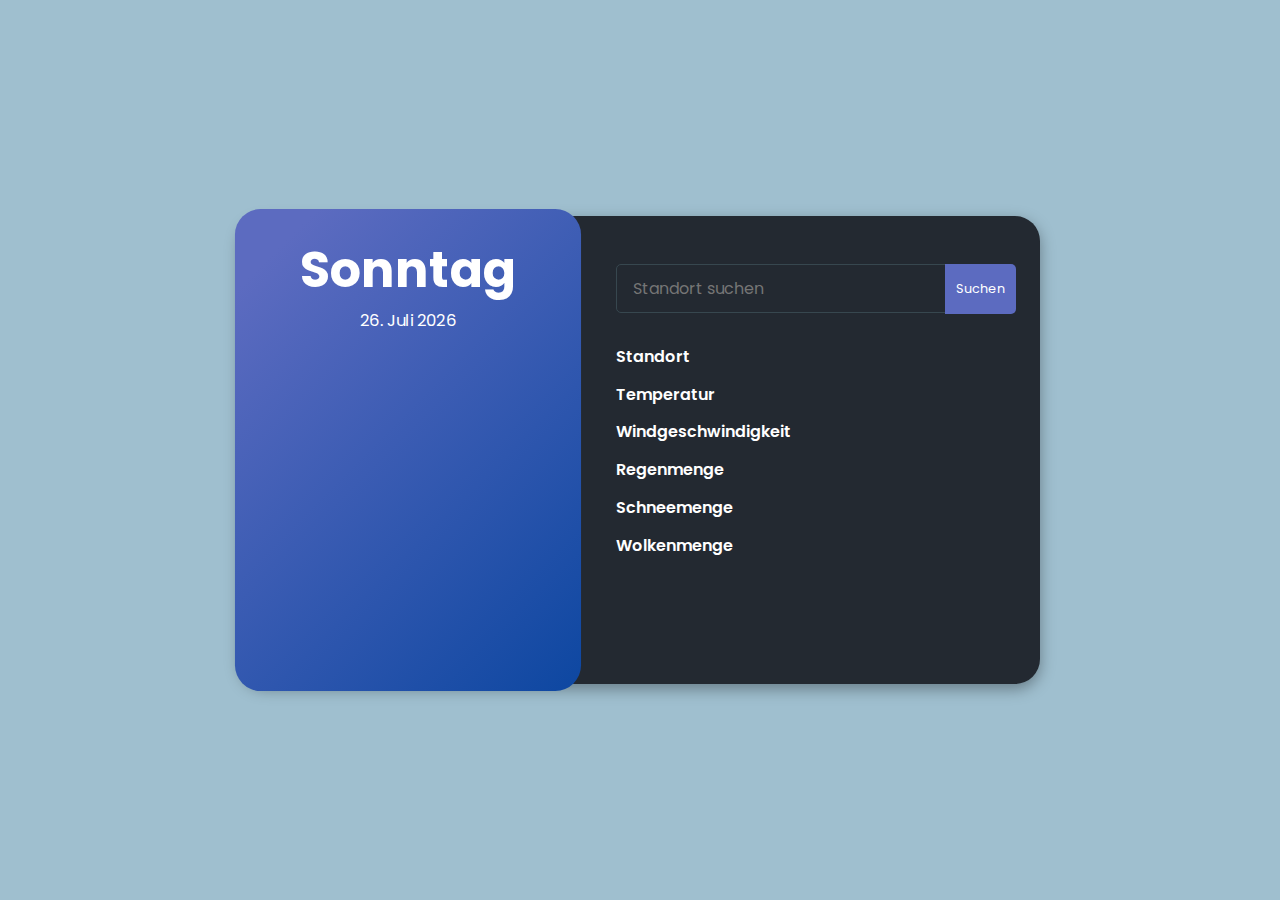
==== index.html @ 71eb2132 "fehler" ====
<!DOCTYPE html>
<html lang="de">
<head>
    <meta charset="UTF-8"/>
    <meta name="viewport" content="width=device-width, initial-scale=1.0" />
    <link rel="stylesheet" href="styles.css" />
    <script defer src="script.js"></script>
    <title>Meteo App</title>
</head>
<body>
    <div class="container">
        <div class="wrapper">
            <div class="img_section">
                <div class="default_info">
                    <h2 class="default_day"></h2>
                    <span class="default_date"></span>
                    <div class="icons">
                        <img src="">
                        <h2 class="weather_temp"></h2>
                        <h3 class="cloudtxt"></h3>
                    </div>
                </div>
            </div>
            <div class="content_section">
                <form>
                    <input type="text" placeholder="Standort suchen" class="input_field" />
                    <button type="submit" class="btn_search">Suchen</button>
                </form>
                <div class="day_info">
                    <div class="content">
                        <p class="title">Standort</p>
                        <span class="location-value"></span>
                    </div>
                    <div class="content">
                        <p class="title">Temperatur</p>
                        <span class="temperature-value"></span>
                    </div>
                    <div class="content">
                        <p class="title">Windgeschwindigkeit</p>
                        <span class="wind-speed-value"></span>
                    </div>
                    <div class="content">
                        <p class="title">Regenmenge</p>
                        <span class="rain-value"></span>
                    </div>
                    <div class="content">
                        <p class="title">Schneemenge</p>
                        <span class="snowfall-value"></span>
                    </div>
                    <div class="content">
                        <p class="title">Wolkenmenge</p>
                        <span class="cloud-cover-value"></span>
                    </div>
                </div>
                <div class="list_content">
                    <ul>
                        <!-- Wettervorhersage für die nächsten 7 Tage wird hier eingefügt -->
                    </ul>
                </div>
            </div>
        </div>
    </div>
</body>
</html>
---- styles.css ----
@import url("https://fonts.googleapis.com/css2?family=Poppins:wght@400;500;600&family=Ruda:wght@400;600;700&display=swap");

* {
  box-sizing: border-box;
  margin: 0;
  padding: 0;
}

body {
  background-color: #9fbfcf;
  height: 100vh;
  display: flex;
  align-items: center;
  justify-content: center;
  font-family: "poppins";
}

.container {
  max-width: 800px;
  width: 100%;
  background-color: #232931;
  color: #fff;
  border-radius: 25px;
  box-shadow: 0 5px 15px rgba(0, 0, 0, 0.35);
  transition: all 0.5s ease-in-out;
}

.wrapper {
  display: grid;
  grid-template-columns: 3fr 4fr;
  grid-gap: 1rem;
}

.img_section {
  border-radius: 25px;
  background-image: url("../img/bg.jpg");
  background-position: center;
  background-repeat: no-repeat;
  background-size: cover;
  position: relative;
  transform: scale(1.03) perspective(200px);
}

.img_section::before {
  content: "";
  width: 100%;
  height: 100%;
  position: absolute;
  background: linear-gradient(135deg, #5c6bc0 10%, #0d47a1 100%);
  opacity: 1;
  border-radius: 25px;
  z-index: -1;
}

.default_info {
  padding: 1.5rem;
  text-align: center;
}

.default_info img {
  width: 80%;
  object-fit: cover;
  margin: 0 auto;
  transition: all 0.3s ease-in;
}

.default_info h2 {
  font-size: 3rem;
}

.default_info h3 {
  font-size: 1.5rem;
  text-transform: capitalize;
}

.weather_temp {
  font-size: 4rem;
  font-weight: 800;
}

.icons {
  opacity: 0.6;
}

.icons.fadeIn {
  animation: 0.5s fadeIn forwards;
  animation-delay: 0.7s;
}

@keyframes fadeIn {
  to {
    transition: all 0.5s ease-in;
    opacity: 1;
  }
}

/* right side content */
.content_section {
  padding: 1.5rem;
}

.content_section.fadeIn {
  animation: 0.5s fadeIn forwards;
  animation-delay: 0.7s;
}

.content_section form {
  position: relative;
  margin: 1.5rem 0;
}

.content_section form input {
  width: 84%;
  outline: none;
  background: transparent;
  border: 1px solid #37474f;
  border-radius: 5px;
  padding: 0.7rem 1rem;
  font-family: inherit;
  color: #fff;
  font-size: 1rem;
}

.content_section form button {
  position: absolute;
  right: 0;
  top: 0;
  border-top-right-radius: 5px;
  border-bottom-right-radius: 5px;
  padding: 1rem 0.7rem;
  font-family: inherit;
  font-size: 0.8rem;
  outline: none;
  border: none;
  background-color: #5c6bc0;
  color: #fff;
  cursor: pointer;
}

.day_info .content {
  display: flex;
  justify-content: space-between;
  padding: 0.4rem 0;
}

.day_info .content .title {
  font-weight: 600;
}

.list_content ul {
  display: flex;
  justify-content: space-between;
  align-items: center;
  list-style-type: none;
  margin: 3rem 0rem;
  box-shadow: 0 5px 15px rgba(0, 0, 0, 0.35);
  border-radius: 1rem;
  opacity: 0;
}

.list_content ul.fadeIn {
  opacity: 1;
}

.list_content ul li {
  padding: 0.5rem;
  display: flex;
  flex-direction: column;
  align-items: center;
  border-radius: 1rem;
  transition: all 0.3s ease-in;
}

.list_content ul li:hover,
.active {
  transform: scale(1.1);
  background-color: #fff;
  color: #222831;
  box-shadow: 0 5px 15px rgba(0, 0, 0, 0.35);
  cursor: pointer;
}

.list_content ul li img {
  width: 50%;
  object-fit: cover;
  display: block;
}

@media (max-width: 768px) {
  .wrapper {
    grid-template-columns: 1fr;
  }
}
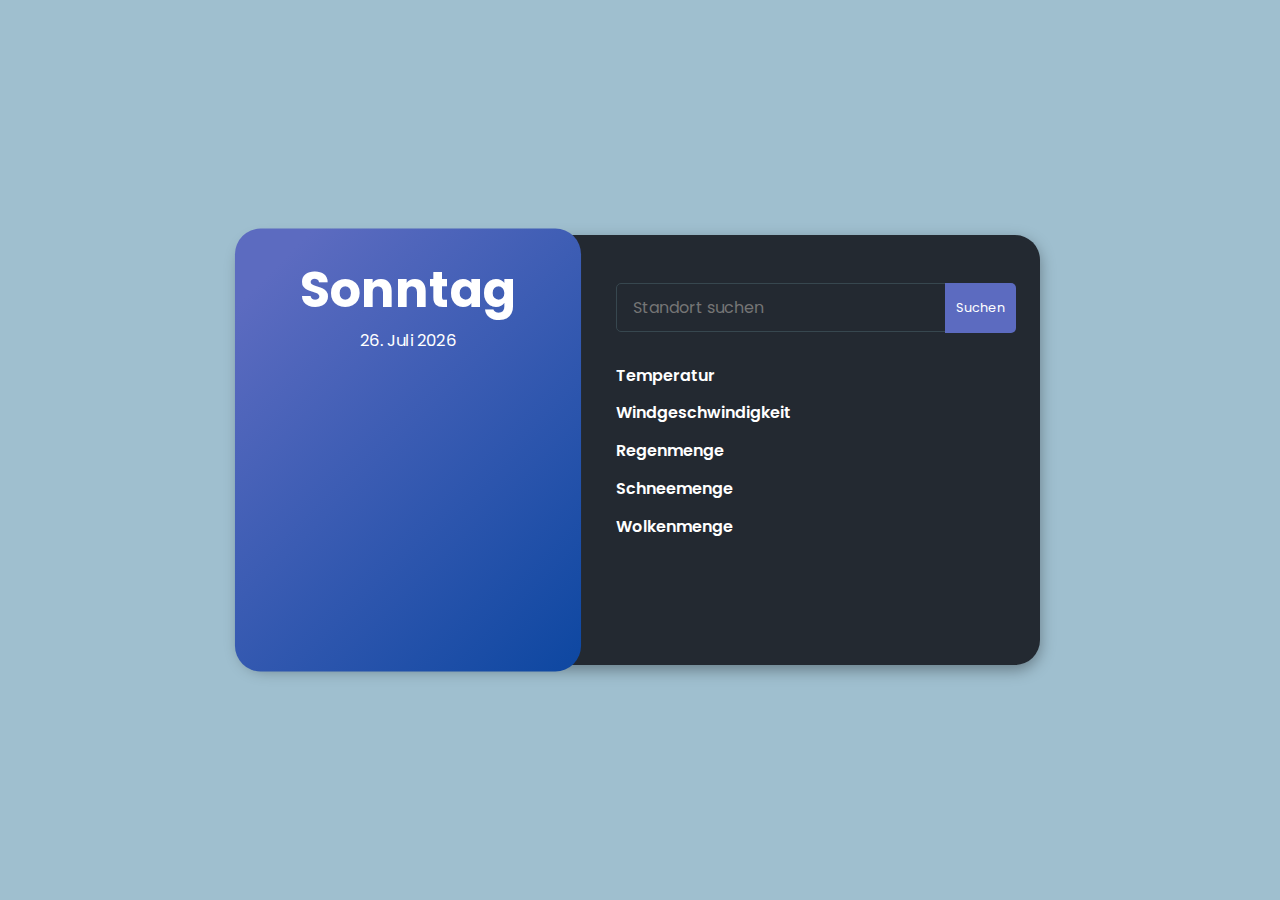
==== commit 770e1865: "Standort links nochmals angepasst und rechts rausgelöscht" ====
--- a/index.html
+++ b/index.html
@@ -19,6 +19,7 @@
                         <h2 class="weather_temp"></h2>
                         <h3 class="cloudtxt"></h3>
                     </div>
+                    <h2 class="location-name"></h2> <!-- Standort hinzugefügt -->
                 </div>
             </div>
             <div class="content_section">
@@ -27,10 +28,6 @@
                     <button type="submit" class="btn_search">Suchen</button>
                 </form>
                 <div class="day_info">
-                    <div class="content">
-                        <p class="title">Standort</p>
-                        <span class="location-value"></span>
-                    </div>
                     <div class="content">
                         <p class="title">Temperatur</p>
                         <span class="temperature-value"></span>
@@ -54,11 +51,11 @@
                 </div>
                 <div class="list_content">
                     <ul>
-                        <!-- Wettervorhersage für die nächsten 7 Tage wird hier eingefügt -->
+                        <!-- Wettervorhersage für die nächsten 4 Tage wird hier eingefügt -->
                     </ul>
                 </div>
             </div>
         </div>
     </div>
 </body>
-</html>+</html>
--- a/styles.css
+++ b/styles.css
@@ -57,11 +57,17 @@
   text-align: center;
 }
 
+.location-name {
+  font-size: 1.2rem; /* Kleinere Schriftgröße für den Standort */
+  margin-top: 1rem;
+}
+
 .default_info img {
   width: 80%;
   object-fit: cover;
   margin: 0 auto;
   transition: all 0.3s ease-in;
+  filter: saturate(2); /* Adjust the value to increase saturation */
 }
 
 .default_info h2 {
@@ -149,13 +155,14 @@
 
 .list_content ul {
   display: flex;
-  justify-content: space-between;
+  justify-content: space-around;
   align-items: center;
   list-style-type: none;
   margin: 3rem 0rem;
+  padding: 0;
   box-shadow: 0 5px 15px rgba(0, 0, 0, 0.35);
   border-radius: 1rem;
-  opacity: 0;
+  background-color: #2e3b4e;
 }
 
 .list_content ul.fadeIn {
@@ -163,25 +170,23 @@
 }
 
 .list_content ul li {
-  padding: 0.5rem;
+  padding: 1rem;
   display: flex;
   flex-direction: column;
   align-items: center;
   border-radius: 1rem;
   transition: all 0.3s ease-in;
+  background-color: #2e3b4e;
 }
 
-.list_content ul li:hover,
-.active {
-  transform: scale(1.1);
-  background-color: #fff;
-  color: #222831;
-  box-shadow: 0 5px 15px rgba(0, 0, 0, 0.35);
-  cursor: pointer;
+.list_content ul li.active {
+  background-color: #ffffff;
+  color: #232931;
 }
 
 .list_content ul li img {
-  width: 50%;
+  width: 50px;
+  height: 50px;
   object-fit: cover;
   display: block;
 }
@@ -190,4 +195,4 @@
   .wrapper {
     grid-template-columns: 1fr;
   }
-}+}
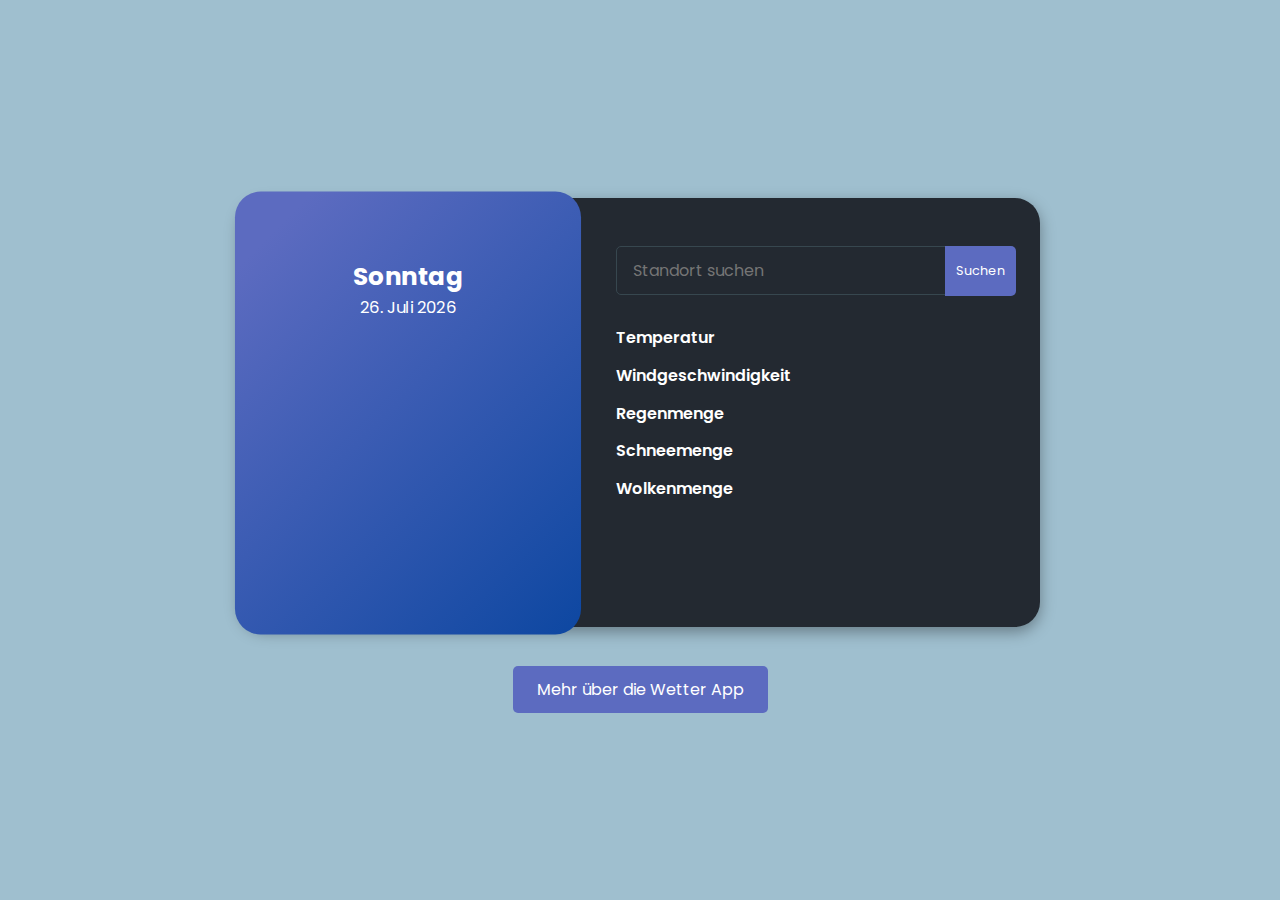
==== commit d6955d7b: "Über uns seite ertstellt und kleine anpassungen beim titel" ====
--- a/index.html
+++ b/index.html
@@ -12,39 +12,51 @@
         <div class="wrapper">
             <div class="img_section">
                 <div class="default_info">
-                    <h2 class="default_day"></h2>
-                    <span class="default_date"></span>
+                    <!-- Anzeige des Standorts -->
+                    <h2 class="location-name"></h2>
                     <div class="icons">
+                        <!-- Wetterbild -->
                         <img src="">
+                        <!-- Anzeige der aktuellen Temperatur -->
                         <h2 class="weather_temp"></h2>
+                        <!-- Beschreibung des Wetters -->
                         <h3 class="cloudtxt"></h3>
                     </div>
-                    <h2 class="location-name"></h2> <!-- Standort hinzugefügt -->
+                    <!-- Anzeige des aktuellen Wochentags -->
+                    <h3 class="default_day"></h3>
+                    <!-- Anzeige des aktuellen Datums -->
+                    <span class="default_date"></span>
                 </div>
             </div>
             <div class="content_section">
+                <!-- Suchformular für den Standort -->
                 <form>
                     <input type="text" placeholder="Standort suchen" class="input_field" />
                     <button type="submit" class="btn_search">Suchen</button>
                 </form>
                 <div class="day_info">
                     <div class="content">
+                        <!-- Anzeige der Temperatur -->
                         <p class="title">Temperatur</p>
                         <span class="temperature-value"></span>
                     </div>
                     <div class="content">
+                        <!-- Anzeige der Windgeschwindigkeit -->
                         <p class="title">Windgeschwindigkeit</p>
                         <span class="wind-speed-value"></span>
                     </div>
                     <div class="content">
+                        <!-- Anzeige der Regenmenge -->
                         <p class="title">Regenmenge</p>
                         <span class="rain-value"></span>
                     </div>
                     <div class="content">
+                        <!-- Anzeige der Schneemenge -->
                         <p class="title">Schneemenge</p>
                         <span class="snowfall-value"></span>
                     </div>
                     <div class="content">
+                        <!-- Anzeige der Wolkenmenge -->
                         <p class="title">Wolkenmenge</p>
                         <span class="cloud-cover-value"></span>
                     </div>
@@ -57,5 +69,9 @@
             </div>
         </div>
     </div>
+    <!-- Button für mehr Informationen über die Wetter-App -->
+    <div class="more-info">
+        <a href="subpage.html" class="btn_more_info">Mehr über die Wetter App</a>
+    </div>
 </body>
 </html>
--- a/styles.css
+++ b/styles.css
@@ -6,15 +6,18 @@
   padding: 0;
 }
 
+/* Grundstil für den Body */
 body {
   background-color: #9fbfcf;
   height: 100vh;
   display: flex;
+  flex-direction: column;
   align-items: center;
   justify-content: center;
-  font-family: "poppins";
-}
-
+  font-family: "Poppins", sans-serif;
+}
+
+/* Stil für den Container */
 .container {
   max-width: 800px;
   width: 100%;
@@ -25,12 +28,14 @@
   transition: all 0.5s ease-in-out;
 }
 
+/* Stil für das Wrapper-Element */
 .wrapper {
   display: grid;
   grid-template-columns: 3fr 4fr;
-  grid-gap: 1rem;
-}
-
+  grid-gap: 16px; /* 1rem in px */
+}
+
+/* Stil für den Bildbereich */
 .img_section {
   border-radius: 25px;
   background-image: url("../img/bg.jpg");
@@ -52,14 +57,15 @@
   z-index: -1;
 }
 
+/* Stil für die Standardinformationen */
 .default_info {
-  padding: 1.5rem;
+  padding: 24px; /* 1.5rem in px */
   text-align: center;
 }
 
 .location-name {
-  font-size: 1.2rem; /* Kleinere Schriftgröße für den Standort */
-  margin-top: 1rem;
+  font-size: 16px; /* 1rem in px */
+  margin-top: 16px; /* 1rem in px */
 }
 
 .default_info img {
@@ -67,20 +73,19 @@
   object-fit: cover;
   margin: 0 auto;
   transition: all 0.3s ease-in;
-  filter: saturate(2); /* Adjust the value to increase saturation */
+  filter: saturate(2); 
 }
 
 .default_info h2 {
-  font-size: 3rem;
+  font-size: 48px; /* 3rem in px */
 }
 
 .default_info h3 {
-  font-size: 1.5rem;
-  text-transform: capitalize;
+  font-size: 24px; /* 1.5rem in px */
 }
 
 .weather_temp {
-  font-size: 4rem;
+  font-size: 64px; /* 4rem in px */
   font-weight: 800;
 }
 
@@ -100,9 +105,9 @@
   }
 }
 
-/* right side content */
+/* Stil für den rechten Inhaltsbereich */
 .content_section {
-  padding: 1.5rem;
+  padding: 24px; /* 1.5rem in px */
 }
 
 .content_section.fadeIn {
@@ -112,7 +117,7 @@
 
 .content_section form {
   position: relative;
-  margin: 1.5rem 0;
+  margin: 24px 0; /* 1.5rem in px */
 }
 
 .content_section form input {
@@ -121,10 +126,10 @@
   background: transparent;
   border: 1px solid #37474f;
   border-radius: 5px;
-  padding: 0.7rem 1rem;
+  padding: 11px 16px; /* 0.7rem 1rem in px */
   font-family: inherit;
   color: #fff;
-  font-size: 1rem;
+  font-size: 16px; /* 1rem in px */
 }
 
 .content_section form button {
@@ -133,9 +138,9 @@
   top: 0;
   border-top-right-radius: 5px;
   border-bottom-right-radius: 5px;
-  padding: 1rem 0.7rem;
+  padding: 16px 11px; /* 1rem 0.7rem in px */
   font-family: inherit;
-  font-size: 0.8rem;
+  font-size: 12.8px; /* 0.8rem in px */
   outline: none;
   border: none;
   background-color: #5c6bc0;
@@ -146,7 +151,7 @@
 .day_info .content {
   display: flex;
   justify-content: space-between;
-  padding: 0.4rem 0;
+  padding: 6.4px 0; /* 0.4rem in px */
 }
 
 .day_info .content .title {
@@ -158,10 +163,10 @@
   justify-content: space-around;
   align-items: center;
   list-style-type: none;
-  margin: 3rem 0rem;
+  margin: 48px 0; /* 3rem in px */
   padding: 0;
   box-shadow: 0 5px 15px rgba(0, 0, 0, 0.35);
-  border-radius: 1rem;
+  border-radius: 16px; /* 1rem in px */
   background-color: #2e3b4e;
 }
 
@@ -170,11 +175,11 @@
 }
 
 .list_content ul li {
-  padding: 1rem;
+  padding: 16px; /* 1rem in px */
   display: flex;
   flex-direction: column;
   align-items: center;
-  border-radius: 1rem;
+  border-radius: 16px; /* 1rem in px */
   transition: all 0.3s ease-in;
   background-color: #2e3b4e;
 }
@@ -191,6 +196,25 @@
   display: block;
 }
 
+/* Stil für den "Mehr über die Wetter App" Button */
+.more-info {
+  text-align: center;
+  margin-top: 50px; /* Abstand nach oben */
+}
+
+.btn_more_info {
+  text-decoration: none;
+  background-color: #5c6bc0;
+  color: #fff;
+  padding: 12px 24px;
+  border-radius: 5px;
+  transition: background-color 0.3s ease;
+}
+
+.btn_more_info:hover {
+  background-color: #3949ab;
+}
+
 @media (max-width: 768px) {
   .wrapper {
     grid-template-columns: 1fr;
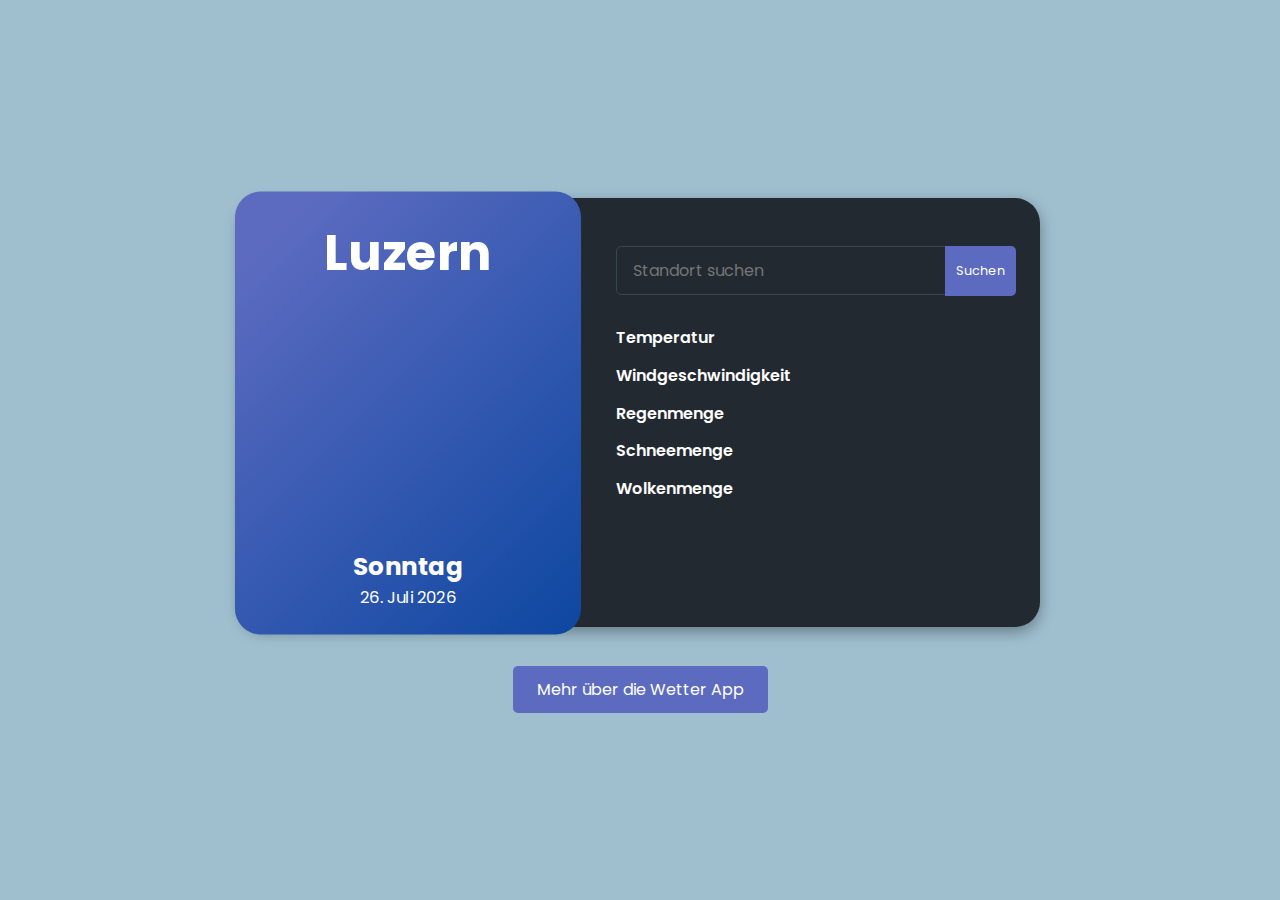
==== commit 1a05fbe6: "Fotos vom Team hinzugefügt und neue Wetter Bilder" ====
--- a/index.html
+++ b/index.html
@@ -12,51 +12,39 @@
         <div class="wrapper">
             <div class="img_section">
                 <div class="default_info">
-                    <!-- Anzeige des Standorts -->
-                    <h2 class="location-name"></h2>
+                    <h2 class="location-name">Luzern</h2>
                     <div class="icons">
-                        <!-- Wetterbild -->
                         <img src="">
-                        <!-- Anzeige der aktuellen Temperatur -->
-                        <h2 class="weather_temp"></h2>
-                        <!-- Beschreibung des Wetters -->
-                        <h3 class="cloudtxt"></h3>
                     </div>
-                    <!-- Anzeige des aktuellen Wochentags -->
-                    <h3 class="default_day"></h3>
-                    <!-- Anzeige des aktuellen Datums -->
-                    <span class="default_date"></span>
+                    <div class="date-container">
+                        <h3 class="default_day">Dienstag</h3>
+                        <span class="default_date">28. Mai 2024</span>
+                    </div>
                 </div>
             </div>
             <div class="content_section">
-                <!-- Suchformular für den Standort -->
                 <form>
                     <input type="text" placeholder="Standort suchen" class="input_field" />
                     <button type="submit" class="btn_search">Suchen</button>
                 </form>
                 <div class="day_info">
                     <div class="content">
-                        <!-- Anzeige der Temperatur -->
                         <p class="title">Temperatur</p>
                         <span class="temperature-value"></span>
                     </div>
                     <div class="content">
-                        <!-- Anzeige der Windgeschwindigkeit -->
                         <p class="title">Windgeschwindigkeit</p>
                         <span class="wind-speed-value"></span>
                     </div>
                     <div class="content">
-                        <!-- Anzeige der Regenmenge -->
                         <p class="title">Regenmenge</p>
                         <span class="rain-value"></span>
                     </div>
                     <div class="content">
-                        <!-- Anzeige der Schneemenge -->
                         <p class="title">Schneemenge</p>
                         <span class="snowfall-value"></span>
                     </div>
                     <div class="content">
-                        <!-- Anzeige der Wolkenmenge -->
                         <p class="title">Wolkenmenge</p>
                         <span class="cloud-cover-value"></span>
                     </div>
@@ -69,7 +57,6 @@
             </div>
         </div>
     </div>
-    <!-- Button für mehr Informationen über die Wetter-App -->
     <div class="more-info">
         <a href="subpage.html" class="btn_more_info">Mehr über die Wetter App</a>
     </div>
--- a/styles.css
+++ b/styles.css
@@ -61,16 +61,21 @@
 .default_info {
   padding: 24px; /* 1.5rem in px */
   text-align: center;
+  display: flex;
+  flex-direction: column;
+  justify-content: space-between;
+  height: 100%;
 }
 
 .location-name {
-  font-size: 16px; /* 1rem in px */
-  margin-top: 16px; /* 1rem in px */
+  font-size: 24px; /* 1.5rem in px */
+  margin-bottom: 8px; /* 0.5rem in px */
 }
 
 .default_info img {
-  width: 80%;
-  object-fit: cover;
+  width: 60%;
+  height: auto;
+  object-fit: contain;
   margin: 0 auto;
   transition: all 0.3s ease-in;
   filter: saturate(2); 
@@ -82,8 +87,14 @@
 
 .default_info h3 {
   font-size: 24px; /* 1.5rem in px */
-}
-
+  margin-top: 8px; /* 0.5rem in px */
+}
+
+.default_info .date-container {
+  margin-top: 8px; /* 0.5rem in px */
+}
+
+/* Stil für die Temperaturanzeige */
 .weather_temp {
   font-size: 64px; /* 4rem in px */
   font-weight: 800;
@@ -190,9 +201,9 @@
 }
 
 .list_content ul li img {
-  width: 50px;
-  height: 50px;
-  object-fit: cover;
+  width: 40px; /* kleinere Breite */
+  height: 40px; /* kleinere Höhe */
+  object-fit: contain; /* Bilder sollen das Element komplett ausfüllen, ohne abgeschnitten zu werden */
   display: block;
 }
 
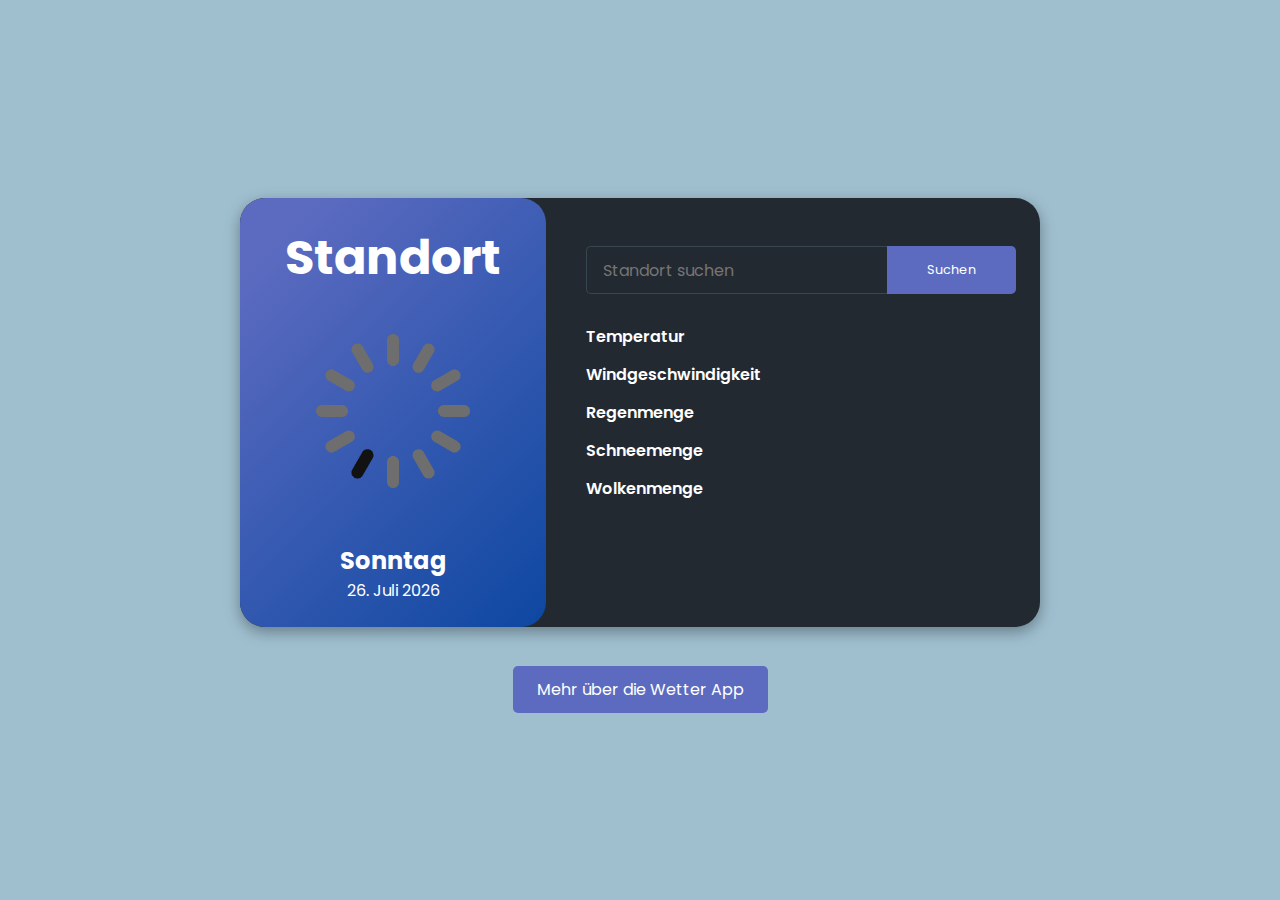
==== commit 2f3c5b57: "Spinning eingebaut, kleine Design Anpassungen, Wind Bild noch hinzugefügt" ====
--- a/index.html
+++ b/index.html
@@ -3,8 +3,8 @@
 <head>
     <meta charset="UTF-8"/>
     <meta name="viewport" content="width=device-width, initial-scale=1.0" />
-    <link rel="stylesheet" href="styles.css" />
-    <script defer src="script.js"></script>
+    <link rel="stylesheet" href="./styles.css" />
+    <script defer src="./script.js"></script>
     <title>Meteo App</title>
 </head>
 <body>
@@ -12,13 +12,13 @@
         <div class="wrapper">
             <div class="img_section">
                 <div class="default_info">
-                    <h2 class="location-name">Luzern</h2>
+                    <h2 class="location-name">Standort</h2>
                     <div class="icons">
-                        <img src="">
+                        <img src="./images/loading_spinner.gif"> 
                     </div>
                     <div class="date-container">
-                        <h3 class="default_day">Dienstag</h3>
-                        <span class="default_date">28. Mai 2024</span>
+                        <h3 class="default_day"></h3>
+                        <span class="default_date"></span>
                     </div>
                 </div>
             </div>
--- a/styles.css
+++ b/styles.css
@@ -9,12 +9,13 @@
 /* Grundstil für den Body */
 body {
   background-color: #9fbfcf;
-  height: 100vh;
+  min-height: 100vh;
   display: flex;
   flex-direction: column;
   align-items: center;
   justify-content: center;
   font-family: "Poppins", sans-serif;
+  padding: 16px;
 }
 
 /* Stil für den Container */
@@ -38,28 +39,13 @@
 /* Stil für den Bildbereich */
 .img_section {
   border-radius: 25px;
-  background-image: url("../img/bg.jpg");
-  background-position: center;
-  background-repeat: no-repeat;
-  background-size: cover;
+  background: linear-gradient(135deg, #5c6bc0 10%, #0d47a1 100%);
   position: relative;
-  transform: scale(1.03) perspective(200px);
-}
-
-.img_section::before {
-  content: "";
-  width: 100%;
-  height: 100%;
-  position: absolute;
-  background: linear-gradient(135deg, #5c6bc0 10%, #0d47a1 100%);
-  opacity: 1;
-  border-radius: 25px;
-  z-index: -1;
 }
 
 /* Stil für die Standardinformationen */
 .default_info {
-  padding: 24px; /* 1.5rem in px */
+  padding: 24px; 
   text-align: center;
   display: flex;
   flex-direction: column;
@@ -68,8 +54,8 @@
 }
 
 .location-name {
-  font-size: 24px; /* 1.5rem in px */
-  margin-bottom: 8px; /* 0.5rem in px */
+  font-size: 24px; 
+  margin-bottom: 8px; 
 }
 
 .default_info img {
@@ -78,47 +64,30 @@
   object-fit: contain;
   margin: 0 auto;
   transition: all 0.3s ease-in;
-  filter: saturate(2); 
 }
 
 .default_info h2 {
-  font-size: 48px; /* 3rem in px */
+  font-size: 48px; 
 }
 
 .default_info h3 {
-  font-size: 24px; /* 1.5rem in px */
-  margin-top: 8px; /* 0.5rem in px */
+  font-size: 24px;
+  margin-top: 8px; 
 }
 
 .default_info .date-container {
-  margin-top: 8px; /* 0.5rem in px */
+  margin-top: 8px; 
 }
 
 /* Stil für die Temperaturanzeige */
 .weather_temp {
-  font-size: 64px; /* 4rem in px */
+  font-size: 64px; 
   font-weight: 800;
-}
-
-.icons {
-  opacity: 0.6;
-}
-
-.icons.fadeIn {
-  animation: 0.5s fadeIn forwards;
-  animation-delay: 0.7s;
-}
-
-@keyframes fadeIn {
-  to {
-    transition: all 0.5s ease-in;
-    opacity: 1;
-  }
 }
 
 /* Stil für den rechten Inhaltsbereich */
 .content_section {
-  padding: 24px; /* 1.5rem in px */
+  padding: 24px; 
 }
 
 .content_section.fadeIn {
@@ -128,30 +97,34 @@
 
 .content_section form {
   position: relative;
-  margin: 24px 0; /* 1.5rem in px */
+  margin: 24px 0; 
+  display: grid;
+  grid-template-columns: 70% 30%;
 }
 
 .content_section form input {
-  width: 84%;
+  height: 48px;
+  border-top-left-radius: 5px;
+  border-bottom-left-radius: 5px;
+  border-top-right-radius: 0;
+  border-bottom-right-radius: 0;
   outline: none;
   background: transparent;
   border: 1px solid #37474f;
-  border-radius: 5px;
-  padding: 11px 16px; /* 0.7rem 1rem in px */
+  border-right: none;
+  padding: 11px 16px; 
   font-family: inherit;
   color: #fff;
-  font-size: 16px; /* 1rem in px */
+  font-size: 16px; 
 }
 
 .content_section form button {
-  position: absolute;
-  right: 0;
-  top: 0;
+  height: 48px;
   border-top-right-radius: 5px;
   border-bottom-right-radius: 5px;
-  padding: 16px 11px; /* 1rem 0.7rem in px */
+  padding: 11px 16px; 
   font-family: inherit;
-  font-size: 12.8px; /* 0.8rem in px */
+  font-size: 12.8px;
   outline: none;
   border: none;
   background-color: #5c6bc0;
@@ -162,7 +135,7 @@
 .day_info .content {
   display: flex;
   justify-content: space-between;
-  padding: 6.4px 0; /* 0.4rem in px */
+  padding: 6.4px 0; 
 }
 
 .day_info .content .title {
@@ -174,10 +147,10 @@
   justify-content: space-around;
   align-items: center;
   list-style-type: none;
-  margin: 48px 0; /* 3rem in px */
+  margin: 48px 0; 
   padding: 0;
   box-shadow: 0 5px 15px rgba(0, 0, 0, 0.35);
-  border-radius: 16px; /* 1rem in px */
+  border-radius: 16px; 
   background-color: #2e3b4e;
 }
 
@@ -186,11 +159,11 @@
 }
 
 .list_content ul li {
-  padding: 16px; /* 1rem in px */
+  padding: 16px 10px;
   display: flex;
   flex-direction: column;
   align-items: center;
-  border-radius: 16px; /* 1rem in px */
+  border-radius: 16px; 
   transition: all 0.3s ease-in;
   background-color: #2e3b4e;
 }
@@ -201,16 +174,16 @@
 }
 
 .list_content ul li img {
-  width: 40px; /* kleinere Breite */
-  height: 40px; /* kleinere Höhe */
-  object-fit: contain; /* Bilder sollen das Element komplett ausfüllen, ohne abgeschnitten zu werden */
+  width: 40px; 
+  height: 40px; 
+  object-fit: contain; 
   display: block;
 }
 
 /* Stil für den "Mehr über die Wetter App" Button */
 .more-info {
   text-align: center;
-  margin-top: 50px; /* Abstand nach oben */
+  margin-top: 50px; 
 }
 
 .btn_more_info {
@@ -228,6 +201,6 @@
 
 @media (max-width: 768px) {
   .wrapper {
-    grid-template-columns: 1fr;
+    grid-template-columns: 100%;
   }
 }
